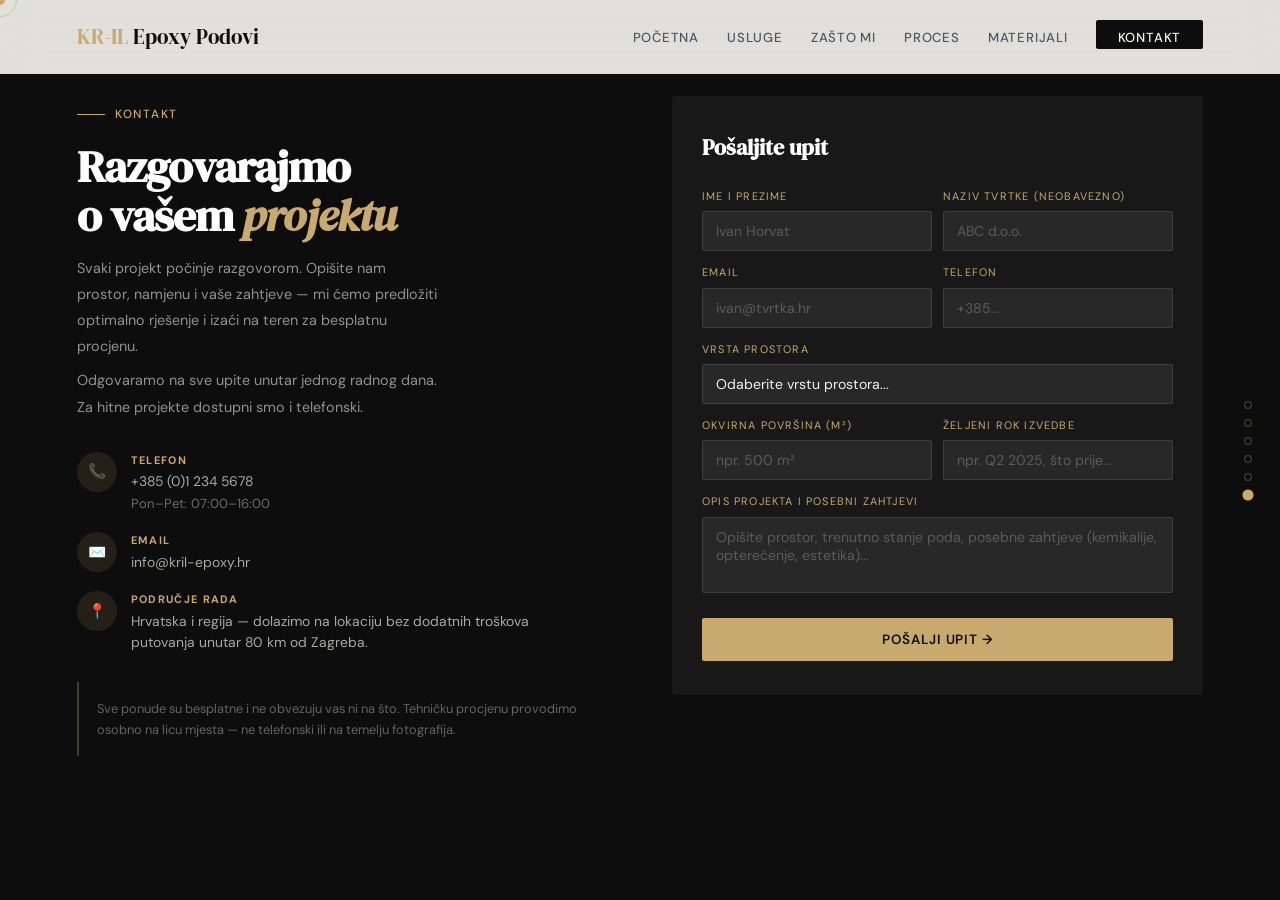
==== kontakt.html @ 7c3e5d4d "Prvi Dio" ====
<!DOCTYPE html>
<html lang="hr">
<head>
<meta charset="UTF-8">
<meta name="viewport" content="width=device-width, initial-scale=1.0">
<title>KR-IL — Kontakt</title>
<link href="https://fonts.googleapis.com/css2?family=DM+Serif+Display:ital@0;1&family=DM+Sans:opsz,wght@9..40,300;9..40,400;9..40,500&display=swap" rel="stylesheet">
<style>
*, *::before, *::after { box-sizing: border-box; margin: 0; padding: 0; }
:root {
  --ink: #0d0d0d; --paper: #f5f2ed; --warm: #e8e2d9;
  --accent: #c8a96e; --accent-dark: #a07840; --steel: #4a5568;
}
html, body { width: 100%; height: 100%; }
body {
  font-family: 'DM Sans', sans-serif;
  background: var(--paper); color: var(--ink);
  font-size: 17px; line-height: 1.6;
  cursor: none; overflow: hidden;
}
/* CURSOR */
#cur { width:10px;height:10px;background:var(--accent);border-radius:50%;position:fixed;pointer-events:none;z-index:9999;transform:translate(-50%,-50%);transition:width .22s,height .22s,background .22s; }
#cur-ring { width:34px;height:34px;border:1.5px solid rgba(200,169,110,.5);border-radius:50%;position:fixed;pointer-events:none;z-index:9998;transform:translate(-50%,-50%);transition:width .28s,height .28s,border-color .28s; }
body.ch #cur { width:15px;height:15px;background:var(--accent-dark); }
body.ch #cur-ring { width:54px;height:54px;border-color:rgba(200,169,110,.9); }
body.cc #cur { transform:translate(-50%,-50%) scale(.65); }

/* NAV */
nav {
  position: fixed; top: 0; left: 0; right: 0; z-index: 200;
  display: flex; align-items: center; justify-content: space-between;
  padding: 20px 6vw;
  background: rgba(245,242,237,.92); backdrop-filter: blur(20px);
  border-bottom: 1px solid rgba(200,169,110,.15);
}
.nav-logo { font-family:'DM Serif Display',serif; font-size:1.3rem; color:var(--ink); text-decoration:none; }
.nav-logo b { color:var(--accent); font-weight:400; }
.nav-links { display:flex; gap:28px; list-style:none; align-items:center; }
.nav-links a {
  text-decoration:none; color:var(--steel); font-size:.82rem;
  font-weight:500; letter-spacing:.06em; text-transform:uppercase;
  position:relative; padding-bottom:3px; transition:color .2s;
}
.nav-links a::after { content:'';position:static;bottom:0;left:0;width:0;height:1.5px;background:var(--accent);transition:width .3s; }
.nav-links a:hover, .nav-links a.act { color:var(--accent-dark); }
.nav-links a.act::after, .nav-links a:hover::after { width:100%; }
.nav-cta {
  background:var(--ink) !important; color:var(--paper) !important;
  padding:9px 22px; border-radius:2px; overflow:hidden; position:relative;
  transition:transform .2s !important;
}
.nav-cta::before { content:'';position:static;inset:0;background:var(--accent-dark);transform:translateX(-101%);transition:transform .3s ease;z-index:0; }
.nav-cta:hover { transform:translateY(-1px) !important; }
.nav-cta:hover::before { transform:translateX(0); }
.nav-cta span { position:relative;z-index:1; }

/* PAGE TRANSITION OVERLAY */
#overlay {
  position: fixed; inset: 0; z-index: 1000;
  background: var(--ink);
  transform: translateX(-100%);
  pointer-events: none;
}
#overlay.out { animation: slideOut .55s cubic-bezier(.77,0,.18,1) forwards; }
#overlay.in  { animation: slideIn  .55s cubic-bezier(.77,0,.18,1) forwards; }
@keyframes slideOut { from{transform:translateX(-100%)} to{transform:translateX(0)} }
@keyframes slideIn  { from{transform:translateX(0)} to{transform:translateX(100%)} }

/* PAGE BASE */
.page { width:100vw; height:100vh; display:flex; align-items:center; padding: 90px 6vw 0; position:relative; overflow:hidden; }

/* SIDE PAGE INDICATOR */
#side-nav {
  position: fixed; right: 28px; top: 50%; transform: translateY(-50%);
  display: flex; flex-direction: column; gap: 10px; z-index: 300;
}
.sn-dot {
  width: 8px; height: 8px; border-radius: 50%;
  border: 1.5px solid rgba(200,169,110,.4);
  cursor: pointer; transition: background .3s, transform .3s, border-color .3s;
  position: relative;
}
.sn-dot.act { background:var(--accent); border-color:var(--accent); transform:scale(1.4); }
.sn-dot::before {
  content: attr(data-label);
  position: absolute; right: 18px; top: 50%; transform: translateY(-50%);
  font-size: .68rem; letter-spacing: .1em; text-transform: uppercase;
  color: var(--accent); white-space: nowrap;
  opacity: 0; transition: opacity .2s; pointer-events: none;
}
.sn-dot:hover::before { opacity: 1; }

/* BUTTONS */
.btn {
  display:inline-block;padding:15px 34px;border-radius:2px;
  font-weight:500;font-size:.88rem;letter-spacing:.04em;
  text-decoration:none;position:relative;overflow:hidden;
  transition:box-shadow .25s,background .25s;cursor:pointer;border:none;font-family:'DM Sans',sans-serif;
}
.btn-dark { background:var(--ink); color:var(--paper); }
.btn-dark:hover { background:var(--accent-dark); box-shadow:0 8px 28px rgba(160,120,64,.38); }
.btn-outline { border:1.5px solid var(--ink); color:var(--ink); background:transparent; }
.btn-outline:hover { border-color:var(--accent-dark); color:var(--accent-dark); background:rgba(200,169,110,.06); }
.btn-gold { background:var(--accent); color:var(--ink); }
.btn-gold:hover { background:var(--accent-dark); color:#fff; box-shadow:0 8px 28px rgba(160,120,64,.4); }

/* RIPPLE */
.rpl { position:absolute;border-radius:50%;background:rgba(255,255,255,.22);transform:scale(0);animation:rpl .65s linear;pointer-events:none; }
@keyframes rpl { to{transform:scale(4);opacity:0;} }

/* EYEBROW */
.eyebrow {
  display:inline-flex;align-items:center;gap:10px;
  font-size:.74rem;letter-spacing:.15em;text-transform:uppercase;
  font-weight:500;margin-bottom:18px;
}
.eyebrow::before { content:'';width:28px;height:1px;background:currentColor; }

/* SECTION TITLE */
.sec-title { font-family:'DM Serif Display',serif; font-size:clamp(1.8rem,3.5vw,3rem); line-height:1.1; letter-spacing:-.022em; }
.sec-title em { font-style:italic; color:var(--accent); }

/* ENTER ANIMATIONS */
.fade-up { opacity:0; transform:translateY(30px); animation:fup .7s ease forwards; }
.fade-up.d1 { animation-delay:.1s; }
.fade-up.d2 { animation-delay:.22s; }
.fade-up.d3 { animation-delay:.34s; }
.fade-up.d4 { animation-delay:.46s; }
@keyframes fup { to{opacity:1;transform:none;} }

/* TOAST */
#toast {
  position:fixed;bottom:36px;right:36px;z-index:600;
  background:var(--ink);color:var(--paper);padding:16px 24px;
  border-radius:4px;border-left:4px solid var(--accent);
  font-size:.9rem;box-shadow:0 12px 40px rgba(0,0,0,.3);
  transform:translateY(120px);opacity:0;pointer-events:none;
  transition:transform .45s cubic-bezier(.34,1.56,.64,1),opacity .3s;
}
#toast.show { transform:translateY(0);opacity:1; }

@media(max-width:900px) {
  body { cursor:auto; }
  #cur,#cur-ring,#side-nav { display:none; }
  .page { height:auto; min-height:100vh; overflow:auto; }
  body { overflow:auto; }
  nav ul { gap:16px; }
}
@media(max-width:600px) {
  nav ul { display:none; }
  .page { padding:80px 5vw 40px; }
}


body { background:var(--ink);color:var(--paper);overflow:hidden; }
.page { gap:6vw;align-items:start;padding-top:96px; }
.ct-l { flex:1.1; }
.ct-l .sec-title { color:#fff; }
.ct-l .body-text { color:rgba(245,242,237,.58);margin-top:14px;line-height:1.82;font-size:.9rem;max-width:360px; }
.ct-l .body-text + .body-text { margin-top:8px; }
.ct-info { margin-top:32px;display:flex;flex-direction:column;gap:18px; }
.ct-item { display:flex;gap:14px;align-items:flex-start; }
.ct-icon { width:40px;height:40px;min-width:40px;background:rgba(200,169,110,.12);border-radius:50%;display:flex;align-items:center;justify-content:center;font-size:.92rem;transition:background .3s,transform .3s; }
.ct-item:hover .ct-icon { background:rgba(200,169,110,.26);transform:scale(1.08) rotate(5deg); }
.ct-item h4 { font-size:.68rem;text-transform:uppercase;letter-spacing:.12em;color:var(--accent);margin-bottom:2px; }
.ct-item p { color:rgba(245,242,237,.68);font-size:.87rem;line-height:1.55; }
.ct-note { margin-top:28px;padding:16px 18px;border-left:2px solid rgba(200,169,110,.3);font-size:.8rem;color:rgba(245,242,237,.38);line-height:1.65; }

.ct-form { flex:1;background:rgba(255,255,255,.048);padding:34px 30px;border-radius:3px; }
.ct-form h3 { font-family:'DM Serif Display',serif;font-size:1.4rem;color:#fff;margin-bottom:22px; }
.fg { margin-bottom:13px; }
.fg label { display:block;font-size:.68rem;text-transform:uppercase;letter-spacing:.11em;color:var(--accent);margin-bottom:6px;transition:color .2s; }
.fg:focus-within label { color:#d4b87a; }
.fg input,.fg textarea,.fg select { width:100%;padding:10px 13px;background:rgba(255,255,255,.07);border:1px solid rgba(255,255,255,.1);border-radius:2px;color:var(--paper);font-family:'DM Sans',sans-serif;font-size:.88rem;appearance:none;transition:border-color .2s,background .2s,box-shadow .2s;resize:none; }
.fg input::placeholder,.fg textarea::placeholder { color:rgba(245,242,237,.25); }
.fg input:focus,.fg textarea:focus,.fg select:focus { outline:none;border-color:var(--accent);background:rgba(255,255,255,.11);box-shadow:0 0 0 3px rgba(200,169,110,.12); }
.fg select option { background:#1a1a1a; }
.fg-row { display:grid;grid-template-columns:1fr 1fr;gap:11px; }
.btn-send { width:100%;padding:13px;background:var(--accent);color:var(--ink);border:none;border-radius:2px;font-family:'DM Sans',sans-serif;font-size:.84rem;font-weight:600;letter-spacing:.07em;text-transform:uppercase;cursor:pointer;margin-top:4px;position:relative;overflow:hidden;transition:background .25s,transform .2s,box-shadow .25s; }
.btn-send:hover { background:var(--accent-dark);color:#fff;transform:translateY(-2px);box-shadow:0 8px 28px rgba(160,120,64,.4); }
.btn-send:active { transform:translateY(0); }

@media(max-width:900px) { .page{flex-direction:column;gap:36px;} body,html{overflow:auto;height:auto;} .page{height:auto;min-height:100vh;overflow:auto;padding-bottom:60px;} }
@media(max-width:600px) { .fg-row{grid-template-columns:1fr;} .ct-form{padding:22px 16px;} }

</style>
</head>
<body>
<div id="cur"></div>
<div id="cur-ring"></div>
<div id="overlay"></div>
<div id="toast">✓ Hvala! Javit ćemo vam se uskoro.</div>
<nav><a href="index.html" class="nav-logo" data-page><b>KR-IL</b> Epoxy Podovi</a><ul class="nav-links"><li><a href="index.html" class="" data-page>Početna</a></li><li><a href="usluge.html" class="" data-page>Usluge</a></li><li><a href="zastomi.html" class="" data-page>Zašto mi</a></li><li><a href="proces.html" class="" data-page>Proces</a></li><li><a href="materijali.html" class="" data-page>Materijali</a></li><li><a href="kontakt.html" class="act nav-cta" data-page><span>Kontakt</span></a></li></ul></nav>
<div id="side-nav"><div class="sn-dot" data-label="Početna" onclick="navigate('index.html')"></div><div class="sn-dot" data-label="Usluge" onclick="navigate('usluge.html')"></div><div class="sn-dot" data-label="Zašto mi" onclick="navigate('zastomi.html')"></div><div class="sn-dot" data-label="Proces" onclick="navigate('proces.html')"></div><div class="sn-dot" data-label="Materijali" onclick="navigate('materijali.html')"></div><div class="sn-dot act" data-label="Kontakt" onclick="navigate('kontakt.html')"></div></div>

<div class="page">
  <div class="ct-l fade-up">
    <div class="eyebrow" style="color:var(--accent)">Kontakt</div>
    <h2 class="sec-title">Razgovarajmo<br>o vašem <em>projektu</em></h2>
    <p class="body-text">Svaki projekt počinje razgovorom. Opišite nam prostor, namjenu i vaše zahtjeve — mi ćemo predložiti optimalno rješenje i izaći na teren za besplatnu procjenu.</p>
    <p class="body-text">Odgovaramo na sve upite unutar jednog radnog dana. Za hitne projekte dostupni smo i telefonski.</p>
    <div class="ct-info">
      <div class="ct-item"><div class="ct-icon">📞</div><div><h4>Telefon</h4><p>+385 (0)1 234 5678<br><small style="opacity:.6;font-size:.82rem">Pon–Pet: 07:00–16:00</small></p></div></div>
      <div class="ct-item"><div class="ct-icon">✉️</div><div><h4>Email</h4><p>info@kril-epoxy.hr</p></div></div>
      <div class="ct-item"><div class="ct-icon">📍</div><div><h4>Područje rada</h4><p>Hrvatska i regija — dolazimo na lokaciju bez dodatnih troškova putovanja unutar 80 km od Zagreba.</p></div></div>
    </div>
    <div class="ct-note">Sve ponude su besplatne i ne obvezuju vas ni na što. Tehničku procjenu provodimo osobno na licu mjesta — ne telefonski ili na temelju fotografija.</div>
  </div>
  <div class="ct-form fade-up d1">
    <h3>Pošaljite upit</h3>
    <div class="fg-row">
      <div class="fg"><label>Ime i prezime</label><input type="text" placeholder="Ivan Horvat"></div>
      <div class="fg"><label>Naziv tvrtke (neobavezno)</label><input type="text" placeholder="ABC d.o.o."></div>
    </div>
    <div class="fg-row">
      <div class="fg"><label>Email</label><input type="email" placeholder="ivan@tvrtka.hr"></div>
      <div class="fg"><label>Telefon</label><input type="tel" placeholder="+385..."></div>
    </div>
    <div class="fg"><label>Vrsta prostora</label><select><option value="">Odaberite vrstu prostora...</option><option>Industrijski pogon / Tvornica</option><option>Skladište / Logistika</option><option>Poslovni prostor / Ured</option><option>Maloprodaja / Showroom</option><option>Ugostiteljski objekt</option><option>Garaža / Podrum</option><option>Stambeni prostor</option><option>Ostalo</option></select></div>
    <div class="fg-row">
      <div class="fg"><label>Okvirna površina (m²)</label><input type="text" placeholder="npr. 500 m²"></div>
      <div class="fg"><label>Željeni rok izvedbe</label><input type="text" placeholder="npr. Q2 2025, što prije..."></div>
    </div>
    <div class="fg"><label>Opis projekta i posebni zahtjevi</label><textarea rows="3" placeholder="Opišite prostor, trenutno stanje poda, posebne zahtjeve (kemikalije, opterećenje, estetika)..."></textarea></div>
    <button class="btn-send" id="send-btn">Pošalji upit →</button>
  </div>
</div>

<script>
// ── CURSOR ──
const cur = document.getElementById('cur');
const ring = document.getElementById('cur-ring');
let mx=0,my=0,rx=0,ry=0;
document.addEventListener('mousemove',e=>{ mx=e.clientX;my=e.clientY;cur.style.left=mx+'px';cur.style.top=my+'px'; });
(function ar(){ rx+=(mx-rx)*.13;ry+=(my-ry)*.13;ring.style.left=rx+'px';ring.style.top=ry+'px';requestAnimationFrame(ar); })();
document.querySelectorAll('a,button,[data-hover]').forEach(el=>{
  el.addEventListener('mouseenter',()=>document.body.classList.add('ch'));
  el.addEventListener('mouseleave',()=>document.body.classList.remove('ch'));
});
document.addEventListener('mousedown',()=>document.body.classList.add('cc'));
document.addEventListener('mouseup',()=>document.body.classList.remove('cc'));

// ── PAGE TRANSITION ──
const overlay = document.getElementById('overlay');
function navigateTo(href) {
  overlay.className = 'out';
  setTimeout(()=>{
    overlay.className = 'in';
    setTimeout(()=>{ window.location.href = href; }, 10);
  }, 560);
}
document.querySelectorAll('a[data-page]').forEach(a=>{
  a.addEventListener('click', e=>{
    e.preventDefault();
    navigateTo(a.getAttribute('href'));
  });
});

// ── RIPPLE ──
document.querySelectorAll('.btn').forEach(btn=>{
  btn.addEventListener('click',e=>{
    const r=document.createElement('span');r.className='rpl';
    const rc=btn.getBoundingClientRect(),sz=Math.max(rc.width,rc.height);
    r.style.cssText=`width:${sz}px;height:${sz}px;left:${e.clientX-rc.left-sz/2}px;top:${e.clientY-rc.top-sz/2}px;`;
    btn.appendChild(r);setTimeout(()=>r.remove(),700);
  });
});

// ── MAGNETIC ──
document.querySelectorAll('.mag').forEach(btn=>{
  btn.addEventListener('mousemove',e=>{
    const r=btn.getBoundingClientRect();
    btn.style.transform=`translate(${(e.clientX-r.left-r.width/2)*.22}px,${(e.clientY-r.top-r.height/2)*.22}px)`;
  });
  btn.addEventListener('mouseleave',()=>{
    btn.style.transition='transform .4s ease';btn.style.transform='';
    setTimeout(()=>btn.style.transition='',400);
  });
});

// ── COUNTER ──
function runCounter(el){
  const tgt=parseInt(el.dataset.count),sfx=el.dataset.sfx||'';
  const dur=1600,t0=performance.now();
  (function tick(now){
    const p=Math.min((now-t0)/dur,1),ease=1-Math.pow(1-p,3);
    const v=Math.floor(ease*tgt);
    el.textContent=(tgt>=1000?v.toLocaleString('hr'):v)+sfx;
    if(p<1)requestAnimationFrame(tick);
    else el.textContent=(tgt>=1000?tgt.toLocaleString('hr'):tgt)+sfx;
  })(t0);
}
document.querySelectorAll('[data-count]').forEach(el=>{
  const obs=new IntersectionObserver(entries=>{
    if(entries[0].isIntersecting){runCounter(el);obs.disconnect();}
  },{threshold:.3});
  obs.observe(el);
});

// ── 3D TILT ──
document.querySelectorAll('[data-tilt]').forEach(t=>{
  t.addEventListener('mousemove',e=>{
    const r=t.getBoundingClientRect();
    const x=(e.clientX-r.left)/r.width-.5,y=(e.clientY-r.top)/r.height-.5;
    t.style.transform=`perspective(600px) rotateY(${x*16}deg) rotateX(${-y*16}deg) scale(1.04)`;
  });
  t.addEventListener('mouseleave',()=>t.style.transform='');
});

function navigate(href){ navigateTo(href); }

document.getElementById('send-btn').addEventListener('click',function(e){
  const r=document.createElement('span');r.className='rpl';
  const rc=this.getBoundingClientRect(),sz=Math.max(rc.width,rc.height);
  r.style.cssText=`width:${sz}px;height:${sz}px;left:${e.clientX-rc.left-sz/2}px;top:${e.clientY-rc.top-sz/2}px;`;
  this.appendChild(r);setTimeout(()=>r.remove(),700);
  const toast=document.getElementById('toast');
  toast.classList.add('show');setTimeout(()=>toast.classList.remove('show'),4500);
});

</script>
</body>
</html>
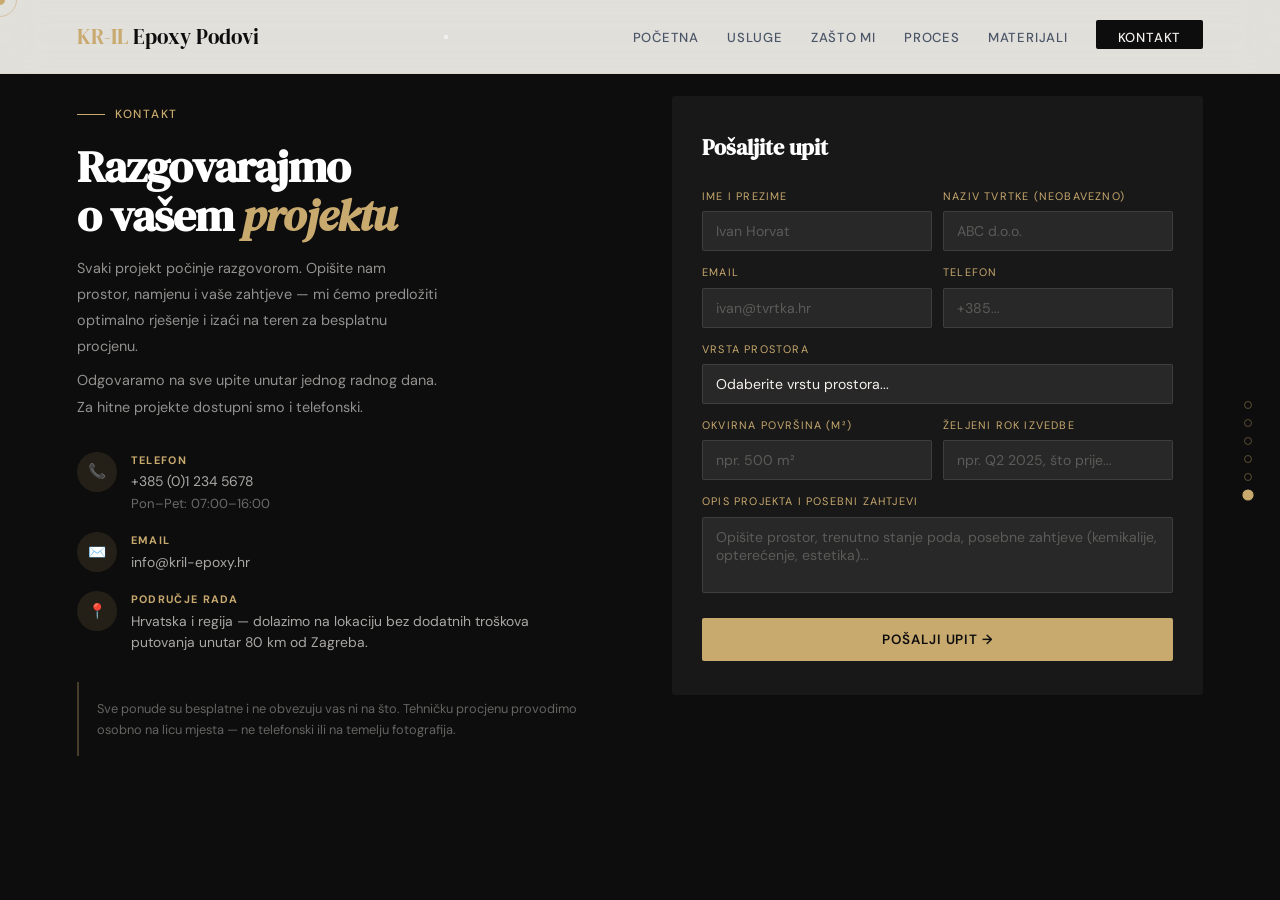
==== commit 562d141e: "Add responsive navigation toggle to kontakt.html" ====
--- a/kontakt.html
+++ b/kontakt.html
@@ -190,7 +190,24 @@
 <div id="cur-ring"></div>
 <div id="overlay"></div>
 <div id="toast">✓ Hvala! Javit ćemo vam se uskoro.</div>
-<nav><a href="index.html" class="nav-logo" data-page><b>KR-IL</b> Epoxy Podovi</a><ul class="nav-links"><li><a href="index.html" class="" data-page>Početna</a></li><li><a href="usluge.html" class="" data-page>Usluge</a></li><li><a href="zastomi.html" class="" data-page>Zašto mi</a></li><li><a href="proces.html" class="" data-page>Proces</a></li><li><a href="materijali.html" class="" data-page>Materijali</a></li><li><a href="kontakt.html" class="act nav-cta" data-page><span>Kontakt</span></a></li></ul></nav>
+<nav>
+  <a href="index.html" class="nav-logo"><b>KR-IL</b> Epoxy Podovi</a>
+
+  <button class="nav-toggle" id="navToggle" aria-label="Izbornik">
+    <span></span>
+    <span></span>
+    <span></span>
+  </button>
+
+  <ul class="nav-links" id="navLinks">
+    <li><a href="index.html">Početna</a></li>
+    <li><a href="usluge.html">Usluge</a></li>
+    <li><a href="zastomi.html">Zašto mi</a></li>
+    <li><a href="proces.html">Proces</a></li>
+    <li><a href="materijali.html">Materijali</a></li>
+    <li><a href="kontakt.html" class="nav-cta"><span>Kontakt</span></a></li>
+  </ul>
+</nav>
 <div id="side-nav"><div class="sn-dot" data-label="Početna" onclick="navigate('index.html')"></div><div class="sn-dot" data-label="Usluge" onclick="navigate('usluge.html')"></div><div class="sn-dot" data-label="Zašto mi" onclick="navigate('zastomi.html')"></div><div class="sn-dot" data-label="Proces" onclick="navigate('proces.html')"></div><div class="sn-dot" data-label="Materijali" onclick="navigate('materijali.html')"></div><div class="sn-dot act" data-label="Kontakt" onclick="navigate('kontakt.html')"></div></div>
 
 <div class="page">
@@ -317,7 +334,15 @@
   const toast=document.getElementById('toast');
   toast.classList.add('show');setTimeout(()=>toast.classList.remove('show'),4500);
 });
+  const navToggle = document.getElementById('navToggle');
+const navLinks = document.getElementById('navLinks');
+
+navToggle.addEventListener('click', () => {
+  const open = navLinks.classList.toggle('open');
+  navToggle.classList.toggle('open');
+  document.body.classList.toggle('menu-open', open);
+});
 
 </script>
 </body>
-</html>+</html>
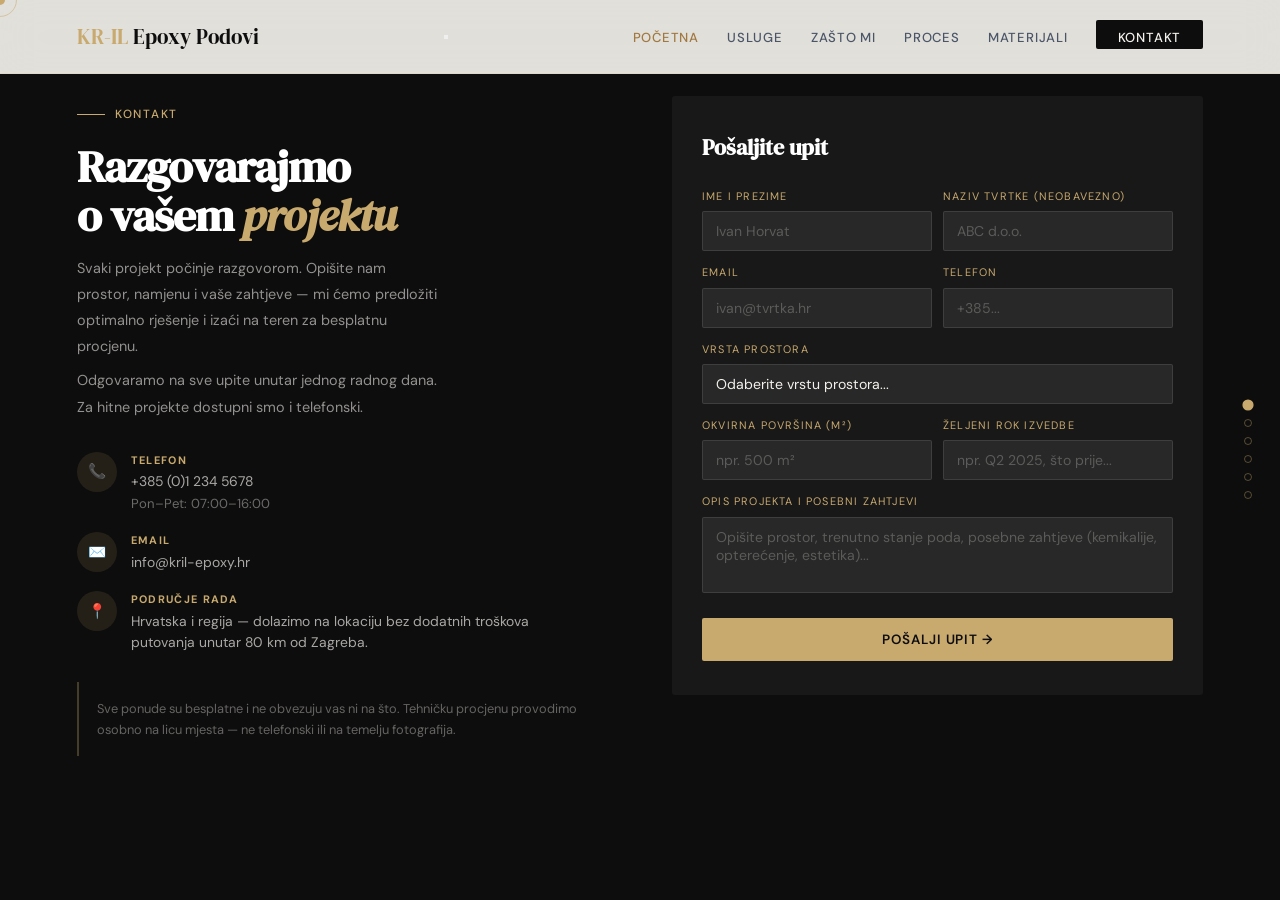
==== commit e8c0ff05: "Refactor navigation structure in kontakt.html" ====
--- a/kontakt.html
+++ b/kontakt.html
@@ -190,25 +190,10 @@
 <div id="cur-ring"></div>
 <div id="overlay"></div>
 <div id="toast">✓ Hvala! Javit ćemo vam se uskoro.</div>
-<nav>
-  <a href="index.html" class="nav-logo"><b>KR-IL</b> Epoxy Podovi</a>
-
-  <button class="nav-toggle" id="navToggle" aria-label="Izbornik">
-    <span></span>
-    <span></span>
-    <span></span>
-  </button>
-
-  <ul class="nav-links" id="navLinks">
-    <li><a href="index.html">Početna</a></li>
-    <li><a href="usluge.html">Usluge</a></li>
-    <li><a href="zastomi.html">Zašto mi</a></li>
-    <li><a href="proces.html">Proces</a></li>
-    <li><a href="materijali.html">Materijali</a></li>
-    <li><a href="kontakt.html" class="nav-cta"><span>Kontakt</span></a></li>
-  </ul>
-</nav>
-<div id="side-nav"><div class="sn-dot" data-label="Početna" onclick="navigate('index.html')"></div><div class="sn-dot" data-label="Usluge" onclick="navigate('usluge.html')"></div><div class="sn-dot" data-label="Zašto mi" onclick="navigate('zastomi.html')"></div><div class="sn-dot" data-label="Proces" onclick="navigate('proces.html')"></div><div class="sn-dot" data-label="Materijali" onclick="navigate('materijali.html')"></div><div class="sn-dot act" data-label="Kontakt" onclick="navigate('kontakt.html')"></div></div>
+<nav><a href="index.html" class="nav-logo" data-page><b>KR-IL</b> Epoxy Podovi</a><button class="nav-toggle" id="navToggle" aria-label="Izbornik" aria-expanded="false"><span></span><span></span><span></span></button><ul class="nav-links" id="navLinks"><li><a href="index.html" class="act" data-page>Početna</a></li><li><a href="usluge.html" class="" data-page>Usluge</a></li><li><a href="zastomi.html" class="" data-page>Zašto mi</a></li><li><a href="proces.html" class="" data-page>Proces</a></li><li><a href="materijali.html" class="" data-page>Materijali</a></li><li><a href="kontakt.html" class="nav-cta" data-page><span>Kontakt</span></a></li></ul></nav> 
+<div id="side-nav"><div class="sn-dot act" data-label="Početna" onclick="navigate('index.html')"></div><div class="sn-dot" data-label="Usluge" onclick="navigate('usluge.html')"></div><div class="sn-dot" data-label="Zašto mi" onclick="navigate('zastomi.html')"></div><div class="sn-dot" data-label="Proces" onclick="navigate('proces.html')"></div><div class="sn-dot" data-label="Materijali" onclick="navigate('materijali.html')"></div><div class="sn-dot" data-label="Kontakt" onclick="navigate('kontakt.html')"></div></div>
+
+<div class="ptcls" id="ptcls"></div>
 
 <div class="page">
   <div class="ct-l fade-up">
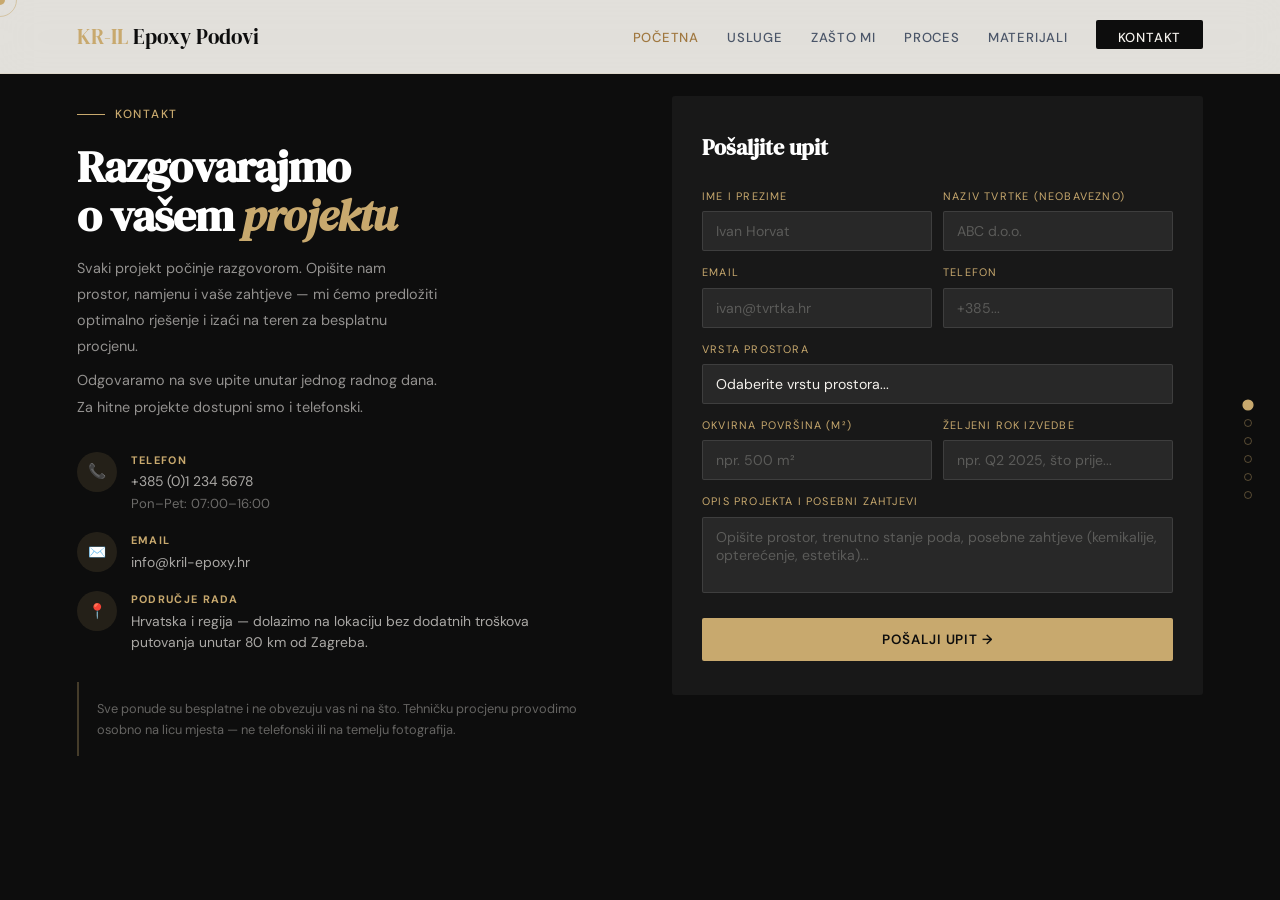
==== commit c4aa0265: "Implement mobile navigation styles and toggle Added mobile navigation styles and toggle functionalit" ====
--- a/kontakt.html
+++ b/kontakt.html
@@ -146,10 +146,7 @@
   body { overflow:auto; }
   nav ul { gap:16px; }
 }
-@media(max-width:600px) {
-  nav ul { display:none; }
-  .page { padding:80px 5vw 40px; }
-}
+
 
 
 body { background:var(--ink);color:var(--paper);overflow:hidden; }
@@ -183,6 +180,66 @@
 @media(max-width:900px) { .page{flex-direction:column;gap:36px;} body,html{overflow:auto;height:auto;} .page{height:auto;min-height:100vh;overflow:auto;padding-bottom:60px;} }
 @media(max-width:600px) { .fg-row{grid-template-columns:1fr;} .ct-form{padding:22px 16px;} }
 
+.nav-toggle {
+  display:none;
+  width:38px;
+  height:38px;
+  border:none;
+  background:transparent;
+  z-index:210;
+}
+.nav-toggle span {
+  display:block;
+  width:24px;
+  height:2px;
+  background:var(--ink);
+  margin:5px auto;
+}
+
+/* MOBILE */
+@media (max-width:900px) {
+
+  .nav-toggle {
+    display:block;
+  }
+
+  .nav-links {
+    position:fixed;
+    top:0;
+    right:0;
+    height:100vh;
+    width:80%;
+    max-width:320px;
+    background:var(--paper);
+    flex-direction:column;
+    justify-content:center;
+    gap:22px;
+    padding:80px 30px;
+    transform:translateX(100%);
+    transition:.4s ease;
+    z-index:205;
+  }
+
+  .nav-links.open {
+    transform:translateX(0);
+  }
+
+  body.menu-open {
+    overflow:hidden;
+  }
+
+  body.menu-open::after {
+    content:'';
+    position:fixed;
+    inset:0;
+    background:rgba(0,0,0,.4);
+    backdrop-filter:blur(2px);
+    z-index:200;
+    pointer-events:none;
+  }
+}
+
+  
 </style>
 </head>
 <body>
@@ -190,8 +247,7 @@
 <div id="cur-ring"></div>
 <div id="overlay"></div>
 <div id="toast">✓ Hvala! Javit ćemo vam se uskoro.</div>
-<nav><a href="index.html" class="nav-logo" data-page><b>KR-IL</b> Epoxy Podovi</a><button class="nav-toggle" id="navToggle" aria-label="Izbornik" aria-expanded="false"><span></span><span></span><span></span></button><ul class="nav-links" id="navLinks"><li><a href="index.html" class="act" data-page>Početna</a></li><li><a href="usluge.html" class="" data-page>Usluge</a></li><li><a href="zastomi.html" class="" data-page>Zašto mi</a></li><li><a href="proces.html" class="" data-page>Proces</a></li><li><a href="materijali.html" class="" data-page>Materijali</a></li><li><a href="kontakt.html" class="nav-cta" data-page><span>Kontakt</span></a></li></ul></nav> 
-<div id="side-nav"><div class="sn-dot act" data-label="Početna" onclick="navigate('index.html')"></div><div class="sn-dot" data-label="Usluge" onclick="navigate('usluge.html')"></div><div class="sn-dot" data-label="Zašto mi" onclick="navigate('zastomi.html')"></div><div class="sn-dot" data-label="Proces" onclick="navigate('proces.html')"></div><div class="sn-dot" data-label="Materijali" onclick="navigate('materijali.html')"></div><div class="sn-dot" data-label="Kontakt" onclick="navigate('kontakt.html')"></div></div>
+ <nav><a href="index.html" class="nav-logo" data-page><b>KR-IL</b> Epoxy Podovi</a><button class="nav-toggle" id="navToggle" aria-label="Izbornik" aria-expanded="false"><span></span><span></span><span></span></button><ul class="nav-links" id="navLinks"><li><a href="index.html" class="act" data-page>Početna</a></li><li><a href="usluge.html" class="" data-page>Usluge</a></li><li><a href="zastomi.html" class="" data-page>Zašto mi</a></li><li><a href="proces.html" class="" data-page>Proces</a></li><li><a href="materijali.html" class="" data-page>Materijali</a></li><li><a href="kontakt.html" class="nav-cta" data-page><span>Kontakt</span></a></li></ul></nav> <div id="side-nav"><div class="sn-dot act" data-label="Početna" onclick="navigate('index.html')"></div><div class="sn-dot" data-label="Usluge" onclick="navigate('usluge.html')"></div><div class="sn-dot" data-label="Zašto mi" onclick="navigate('zastomi.html')"></div><div class="sn-dot" data-label="Proces" onclick="navigate('proces.html')"></div><div class="sn-dot" data-label="Materijali" onclick="navigate('materijali.html')"></div><div class="sn-dot" data-label="Kontakt" onclick="navigate('kontakt.html')"></div></div>
 
 <div class="ptcls" id="ptcls"></div>
 
@@ -319,7 +375,8 @@
   const toast=document.getElementById('toast');
   toast.classList.add('show');setTimeout(()=>toast.classList.remove('show'),4500);
 });
-  const navToggle = document.getElementById('navToggle');
+  
+const navToggle = document.getElementById('navToggle');
 const navLinks = document.getElementById('navLinks');
 
 navToggle.addEventListener('click', () => {
